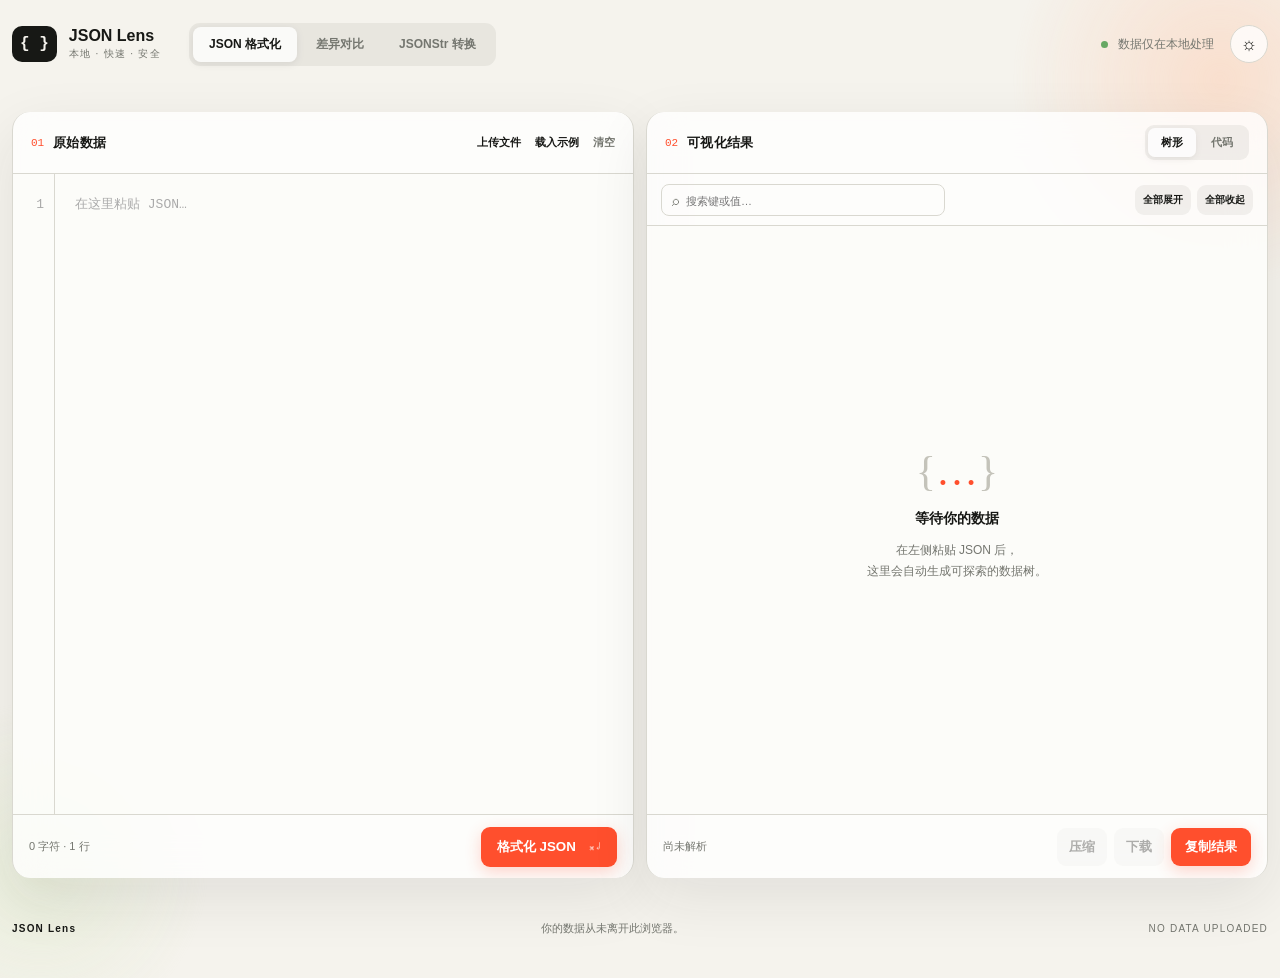
==== index.html @ b026c018 "Add JSONStr bidirectional converter" ====
<!doctype html>
<html lang="zh-CN">
<head>
  <meta charset="UTF-8">
  <meta name="viewport" content="width=device-width, initial-scale=1.0">
  <meta name="description" content="一个安全、快速、完全在浏览器本地运行的 JSON 格式化与可视化工具。">
  <meta name="color-scheme" content="dark light">
  <title>JSON Lens · JSON 格式化工具</title>
  <link rel="stylesheet" href="styles.css?v=20260717-1">
</head>
<body>
  <div class="ambient ambient-one"></div>
  <div class="ambient ambient-two"></div>
  <main class="app-shell">
    <header class="topbar">
      <div class="brand-zone">
        <a class="brand" href="#" aria-label="JSON Lens 首页">
          <span class="brand-mark">{ }</span>
          <span><b>JSON Lens</b><small>本地 · 快速 · 安全</small></span>
        </a>
        <nav class="mode-tabs" aria-label="工具切换">
          <button class="mode-tab active" data-mode="formatter" type="button">JSON 格式化</button>
          <button class="mode-tab" data-mode="diff" type="button">差异对比</button>
          <button class="mode-tab" data-mode="jsonstr" type="button">JSONStr 转换</button>
        </nav>
      </div>
      <div class="header-actions">
        <span class="privacy"><i></i> 数据仅在本地处理</span>
        <button class="icon-button" id="themeButton" type="button" title="切换主题" aria-label="切换主题">☼</button>
      </div>
    </header>

    <section class="workspace" id="dropZone" data-page="formatter">
      <div class="panel input-panel">
        <div class="panel-head">
          <div><span class="step">01</span><strong>原始数据</strong></div>
          <div class="sub-actions">
            <label class="text-button" for="fileInput">上传文件</label>
            <input id="fileInput" type="file" accept=".json,application/json" hidden>
            <button class="text-button" id="sampleButton" type="button">载入示例</button>
            <button class="text-button muted" id="clearButton" type="button">清空</button>
          </div>
        </div>
        <div class="editor-wrap">
          <div class="line-numbers" id="lineNumbers" aria-hidden="true">1</div>
          <div class="input-highlight" id="inputHighlight" aria-hidden="true"></div>
          <textarea id="jsonInput" wrap="off" spellcheck="false" autocomplete="off" aria-label="输入 JSON" placeholder="在这里粘贴 JSON…"></textarea>
          <div class="drop-hint"><span>↓</span> 松开即可读取 JSON 文件</div>
        </div>
        <div class="panel-foot">
          <span id="inputStats">0 字符 · 1 行</span>
          <button class="primary-button" id="formatButton" type="button">格式化 JSON <kbd>⌘ ↵</kbd></button>
        </div>
      </div>

      <div class="panel output-panel">
        <div class="panel-head output-head">
          <div><span class="step">02</span><strong>可视化结果</strong></div>
          <div class="view-tabs" role="tablist">
            <button class="view-tab active" data-view="tree" type="button">树形</button>
            <button class="view-tab" data-view="code" type="button">代码</button>
          </div>
        </div>
        <div class="output-toolbar">
          <label class="search-box">⌕<input id="searchInput" type="search" placeholder="搜索键或值…" aria-label="搜索键或值"></label>
          <div>
            <button class="tool-button" id="expandButton" type="button">全部展开</button>
            <button class="tool-button" id="collapseButton" type="button">全部收起</button>
          </div>
        </div>
        <div class="result-area" id="resultArea">
          <div class="empty-state" id="emptyState">
            <div class="empty-icon">{<span>…</span>}</div>
            <strong>等待你的数据</strong>
            <p>在左侧粘贴 JSON 后，<br>这里会自动生成可探索的数据树。</p>
          </div>
          <div id="treeView" class="tree-view" hidden></div>
          <pre id="codeView" class="code-view" hidden><code></code></pre>
          <div id="errorView" class="error-view" hidden></div>
        </div>
        <div class="panel-foot output-foot">
          <span id="outputStats">尚未解析</span>
          <div>
            <button class="secondary-button" id="minifyButton" type="button" disabled>压缩</button>
            <button class="secondary-button" id="downloadButton" type="button" disabled>下载</button>
            <button class="primary-button compact" id="copyButton" type="button" disabled>复制结果</button>
          </div>
        </div>
      </div>
    </section>

    <section class="diff-page" id="diffPage" hidden>
      <div class="diff-intro">
        <div><span class="step">JSON DIFF</span><strong>对比两个 JSON 的结构与数据差异</strong></div>
        <div class="sub-actions">
          <button class="text-button" id="diffSampleButton" type="button">载入示例</button>
          <button class="text-button" id="swapDiffButton" type="button">交换左右</button>
          <button class="text-button muted" id="clearDiffButton" type="button">清空</button>
        </div>
      </div>
      <div class="diff-input-grid">
        <div class="panel diff-input-panel">
          <div class="panel-head"><div><span class="step">A</span><strong>原始 JSON</strong></div><span class="side-label before-label">BEFORE</span></div>
          <div class="diff-editor-shell" id="diffLeftEditor">
            <pre class="diff-highlight" id="diffLeftHighlight" aria-hidden="true"></pre>
            <textarea class="diff-textarea" id="diffLeftInput" wrap="off" spellcheck="false" autocomplete="off" aria-label="原始 JSON" placeholder="粘贴第一个 JSON…"></textarea>
          </div>
          <div class="panel-foot"><span id="diffLeftStats">0 字符 · 等待输入</span></div>
        </div>
        <div class="panel diff-input-panel">
          <div class="panel-head"><div><span class="step">B</span><strong>目标 JSON</strong></div><span class="side-label after-label">AFTER</span></div>
          <div class="diff-editor-shell" id="diffRightEditor">
            <pre class="diff-highlight" id="diffRightHighlight" aria-hidden="true"></pre>
            <textarea class="diff-textarea" id="diffRightInput" wrap="off" spellcheck="false" autocomplete="off" aria-label="目标 JSON" placeholder="粘贴第二个 JSON…"></textarea>
          </div>
          <div class="panel-foot"><span id="diffRightStats">0 字符 · 等待输入</span></div>
        </div>
      </div>
      <div class="panel diff-result-panel">
        <div class="panel-head">
          <div><span class="step">Δ</span><strong>差异结果</strong></div>
          <div class="diff-summary" id="diffSummary" hidden>
            <span class="summary-added">+0 新增</span><span class="summary-removed">−0 删除</span><span class="summary-changed">0 修改</span>
          </div>
        </div>
        <div class="diff-result" id="diffResult">
          <div class="empty-state" id="diffEmptyState">
            <div class="empty-icon">A<span>≠</span>B</div>
            <strong>等待两个 JSON</strong>
            <p>在上方分别粘贴 JSON，<br>这里会自动按字段路径展示差异。</p>
          </div>
        </div>
        <div class="panel-foot"><span id="diffStatus">所有数据仅在当前浏览器中对比</span><button class="primary-button compact" id="compareButton" type="button">立即对比</button></div>
      </div>
    </section>

    <section class="jsonstr-page" id="jsonstrPage" hidden>
      <div class="diff-intro">
        <div><span class="step">JSON ⇄ JSONSTR</span><strong>JSON 与转义字符串双向转换</strong></div>
        <div class="sub-actions">
          <button class="text-button" id="jsonstrSampleButton" type="button">载入示例</button>
          <button class="text-button muted" id="clearJsonstrButton" type="button">清空</button>
        </div>
      </div>
      <div class="jsonstr-grid">
        <div class="panel jsonstr-panel">
          <div class="panel-head"><div><span class="step">JSON</span><strong>标准 JSON</strong></div><span class="side-label before-label">自动转义 →</span></div>
          <textarea class="jsonstr-textarea" id="jsonstrJsonInput" wrap="off" spellcheck="false" autocomplete="off" aria-label="标准 JSON" placeholder="在这里粘贴标准 JSON…"></textarea>
          <div class="panel-foot jsonstr-foot"><span id="jsonstrJsonStats">0 字符 · 等待输入</span><button class="secondary-button" id="copyJsonButton" type="button" disabled>复制 JSON</button></div>
        </div>
        <div class="panel jsonstr-panel">
          <div class="panel-head"><div><span class="step">JSONSTR</span><strong>JSON 字符串</strong></div><span class="side-label after-label">← 自动还原</span></div>
          <textarea class="jsonstr-textarea" id="jsonstrStringInput" wrap="off" spellcheck="false" autocomplete="off" aria-label="JSON 字符串" placeholder='在这里粘贴 JSONStr，例如 {\"id\":1}…'></textarea>
          <div class="panel-foot jsonstr-foot"><span id="jsonstrStringStats">0 字符 · 等待输入</span><button class="primary-button compact" id="copyJsonstrButton" type="button" disabled>复制 JSONStr</button></div>
        </div>
      </div>
      <div class="jsonstr-tip"><span>转换说明</span> 左侧输入会压缩 JSON 后再转义；右侧支持带外层引号或仅转义内容两种格式。所有转换仅在当前浏览器完成。</div>
    </section>

    <footer><span>JSON Lens</span><p>你的数据从未离开此浏览器。</p><span>NO DATA UPLOADED</span></footer>
  </main>
  <div class="toast" id="toast" role="status" aria-live="polite"></div>
  <script src="app.js?v=20260717-1"></script>
</body>
</html>
---- styles.css ----
:root{--bg:#f5f3ed;--panel:rgba(255,255,255,.78);--ink:#171815;--muted:#74766f;--line:#d9d8d0;--accent:#ff4f2d;--accent2:#e33d1d;--code:#242622;--shadow:0 20px 60px rgba(34,38,31,.09)}
*{box-sizing:border-box}[hidden]{display:none!important}html{scroll-behavior:smooth}body{margin:0;background:var(--bg);color:var(--ink);font-family:Inter,ui-sans-serif,-apple-system,BlinkMacSystemFont,"Segoe UI",sans-serif;min-height:100vh;transition:background .25s,color .25s}.ambient{position:fixed;border-radius:50%;filter:blur(3px);pointer-events:none;opacity:.45}.ambient-one{width:420px;height:420px;background:radial-gradient(circle,#ffc7a8,transparent 70%);right:-150px;top:-130px}.ambient-two{width:340px;height:340px;background:radial-gradient(circle,#dbe8c5,transparent 70%);left:-130px;bottom:-140px}.app-shell{width:min(1440px,calc(100% - 48px));margin:auto;position:relative}.topbar{height:88px;display:flex;align-items:center;justify-content:space-between;border-bottom:1px solid var(--line)}.brand{display:flex;align-items:center;gap:12px;color:inherit;text-decoration:none}.brand-mark{font-family:ui-monospace,SFMono-Regular,Menlo,monospace;background:var(--ink);color:var(--bg);padding:9px 8px;border-radius:10px;font-weight:700}.brand b,.brand small{display:block}.brand b{font-size:16px}.brand small{font-size:10px;letter-spacing:.13em;color:var(--muted);margin-top:2px}.header-actions{display:flex;align-items:center;gap:16px}.privacy{font-size:12px;color:var(--muted)}.privacy i{display:inline-block;width:7px;height:7px;background:#67a864;border-radius:50%;margin-right:7px}.icon-button{width:38px;height:38px;border:1px solid var(--line);background:var(--panel);border-radius:50%;font-size:18px;color:inherit;cursor:pointer}.hero{padding:58px 2px 46px;display:grid;grid-template-columns:1fr 1fr;align-items:end}.hero .eyebrow{grid-column:1/-1;color:var(--accent);font-size:11px;letter-spacing:.2em;font-weight:800}.hero h1{font-family:Georgia,"Times New Roman",serif;font-size:clamp(48px,6vw,82px);line-height:.92;letter-spacing:-.055em;margin:20px 0 0;font-weight:500}.hero h1 em{color:var(--accent);font-weight:500}.hero>p:last-child{max-width:440px;justify-self:end;color:var(--muted);line-height:1.8;font-size:15px;margin:0 0 6px}.workspace{display:grid;grid-template-columns:1fr 1fr;gap:18px}.panel{background:var(--panel);border:1px solid var(--line);border-radius:18px;box-shadow:var(--shadow);overflow:hidden;backdrop-filter:blur(18px);min-width:0}.panel-head{height:62px;padding:0 18px;display:flex;align-items:center;justify-content:space-between;border-bottom:1px solid var(--line)}.panel-head>div{display:flex;align-items:center;gap:9px}.step{font-family:ui-monospace,SFMono-Regular,Menlo,monospace;color:var(--accent);font-size:11px}.panel-head strong{font-size:13px;letter-spacing:.02em}.sub-actions{gap:14px!important}.text-button{border:0;background:none;color:var(--ink);font-size:11px;font-weight:700;cursor:pointer;padding:4px 0}.text-button.muted{color:var(--muted)}.editor-wrap{height:480px;position:relative;display:grid;grid-template-columns:42px 1fr;background:rgba(250,250,247,.48)}.line-numbers{padding:20px 10px;text-align:right;border-right:1px solid var(--line);font:12px/1.65 ui-monospace,SFMono-Regular,Menlo,monospace;color:#aaa;white-space:pre;overflow:hidden;user-select:none}textarea{border:0;resize:none;padding:20px;background:transparent;color:var(--ink);outline:0;font:13px/1.65 ui-monospace,SFMono-Regular,Menlo,monospace;width:100%}textarea::placeholder{color:#aaa}.drop-hint{position:absolute;inset:15px;border:2px dashed var(--accent);background:rgba(255,249,244,.94);border-radius:12px;display:none;place-items:center;text-align:center;color:var(--accent);font-size:14px;font-weight:700}.drop-hint span{font-size:26px;display:block}.workspace.dragging .drop-hint{display:grid}.panel-foot{min-height:64px;padding:10px 16px;border-top:1px solid var(--line);display:flex;align-items:center;justify-content:space-between;color:var(--muted);font-size:11px}.primary-button,.secondary-button,.tool-button{border:0;border-radius:9px;padding:11px 16px;font-weight:750;cursor:pointer}.primary-button{background:var(--accent);color:white;box-shadow:0 5px 16px rgba(255,79,45,.24)}.primary-button:hover{background:var(--accent2)}.primary-button kbd{margin-left:9px;font:10px ui-monospace;color:#ffd8cf}.primary-button.compact{padding:10px 14px}.secondary-button,.tool-button{background:rgba(125,125,115,.1);color:var(--ink);padding:9px 12px}.secondary-button:disabled{opacity:.35;cursor:not-allowed}.view-tabs{background:rgba(120,120,110,.1);padding:3px;border-radius:9px;gap:2px!important}.view-tab{border:0;background:transparent;color:var(--muted);font-size:11px;font-weight:700;padding:7px 13px;border-radius:7px;cursor:pointer}.view-tab.active{background:var(--panel);color:var(--ink);box-shadow:0 2px 7px rgba(0,0,0,.07)}.output-toolbar{height:52px;padding:8px 14px;border-bottom:1px solid var(--line);display:flex;align-items:center;justify-content:space-between}.output-toolbar>div{display:flex;gap:6px}.search-box{border:1px solid var(--line);border-radius:8px;padding:7px 10px;color:var(--muted);width:48%;font-size:14px}.search-box input{background:transparent;border:0;outline:0;color:var(--ink);font-size:11px;width:calc(100% - 20px);margin-left:5px}.tool-button{font-size:10px;padding:8px}.result-area{height:428px;overflow:auto;position:relative;background:rgba(250,250,247,.48)}.empty-state{height:100%;display:grid;place-content:center;text-align:center;color:var(--muted)}.empty-state strong{color:var(--ink);font-size:14px}.empty-state p{font-size:12px;line-height:1.7}.empty-icon{font:42px Georgia;color:#c4c3ba;margin-bottom:15px}.empty-icon span{color:var(--accent)}.tree-view{padding:18px;font:12px/1.8 ui-monospace,SFMono-Regular,Menlo,monospace;min-width:max-content}.tree-node{padding-left:19px}.tree-row{display:flex;align-items:center;min-height:22px;border-radius:4px;padding-right:5px}.tree-row.match{background:rgba(255,191,49,.2)}.toggle{width:18px;border:0;background:transparent;color:var(--muted);cursor:pointer;padding:0;font-size:11px}.toggle.placeholder{visibility:hidden}.key{color:#b13d25}.string{color:#27815c}.number{color:#2e61c6}.boolean{color:#8a4ab0}.null{color:#8a8b86;font-style:italic}.meta{color:#9a9b95;margin-left:7px}.children.collapsed{display:none}.code-view{margin:0;padding:20px;min-height:100%;color:var(--ink);font:12px/1.7 ui-monospace,SFMono-Regular,Menlo,monospace;white-space:pre}.error-view{margin:22px;padding:18px;border:1px solid rgba(220,62,40,.28);background:rgba(220,62,40,.07);border-radius:10px;color:#b43320;font:12px/1.7 ui-monospace}.error-view strong{display:block;font-family:inherit;margin-bottom:5px}.output-foot>div{display:flex;gap:7px}footer{height:100px;display:flex;align-items:center;justify-content:space-between;color:var(--muted);font-size:10px;letter-spacing:.12em}footer p{letter-spacing:0;font-size:11px}footer span:first-child{color:var(--ink);font-weight:800}.toast{position:fixed;left:50%;bottom:28px;transform:translate(-50%,30px);opacity:0;background:var(--ink);color:var(--bg);padding:10px 16px;border-radius:9px;font-size:12px;transition:.2s;pointer-events:none}.toast.show{opacity:1;transform:translate(-50%,0)}
body.dark{--bg:#171916;--panel:rgba(34,36,32,.86);--ink:#edeee8;--muted:#989b92;--line:#3a3d36;--code:#e8eae2;--shadow:0 20px 60px rgba(0,0,0,.22)}body.dark .editor-wrap,body.dark .result-area{background:rgba(12,14,11,.18)}body.dark .drop-hint{background:rgba(39,32,27,.95)}
.topbar{margin-bottom:24px;border-bottom:none!important}
.app-shell{width:min(1680px,calc(100% - 24px))}
.workspace{gap:12px}
.panel{border-top:none!important;border-bottom:none!important;outline:none}
.editor-wrap{height:clamp(520px,calc(100vh - 260px),720px)}
.result-area{height:calc(clamp(520px,calc(100vh - 260px),720px) - 52px)}
.brand-zone{display:flex;align-items:center;gap:28px}.mode-tabs{display:flex;align-items:center;gap:3px;padding:4px;background:rgba(120,120,110,.1);border-radius:11px}.mode-tab{border:0;background:transparent;color:var(--muted);padding:9px 16px;border-radius:8px;font-size:12px;font-weight:750;cursor:pointer;transition:.18s}.mode-tab:hover{color:var(--ink)}.mode-tab.active{background:var(--panel);color:var(--ink);box-shadow:0 2px 9px rgba(0,0,0,.08)}.diff-page{display:grid;gap:12px}.diff-intro{min-height:48px;padding:0 4px;display:flex;align-items:center;justify-content:space-between}.diff-intro>div{display:flex;align-items:center;gap:10px}.diff-intro strong{font-size:13px}.diff-input-grid{display:grid;grid-template-columns:1fr 1fr;gap:12px}.diff-input-panel{box-shadow:0 12px 38px rgba(34,38,31,.07)}.side-label{font:700 9px ui-monospace,SFMono-Regular,Menlo,monospace;letter-spacing:.14em;padding:5px 8px;border-radius:6px}.before-label{background:rgba(208,68,48,.09);color:#b94836}.after-label{background:rgba(39,129,92,.1);color:#27815c}.diff-textarea{display:block;height:clamp(300px,36vh,430px);padding:20px;min-height:260px;border-bottom:1px solid var(--line)}.diff-input-panel .panel-foot{min-height:48px}.diff-input-panel .panel-foot .invalid{color:#c9432d}.diff-input-panel .panel-foot .valid{color:#27815c}.diff-result-panel{margin-bottom:4px}.diff-summary{display:flex;gap:7px!important}.diff-summary span{font-size:10px;font-weight:750;padding:6px 9px;border-radius:7px}.summary-added{color:#227a54;background:rgba(39,129,92,.1)}.summary-removed{color:#b94836;background:rgba(208,68,48,.09)}.summary-changed{color:#a16a0c;background:rgba(223,154,38,.12)}.diff-result{min-height:280px;max-height:520px;overflow:auto;background:rgba(250,250,247,.48);padding:14px}.diff-result>.empty-state{min-height:250px}.diff-list{display:grid;gap:9px}.diff-item{border:1px solid var(--line);border-left:3px solid var(--line);border-radius:10px;background:var(--panel);overflow:hidden}.diff-item.added{border-left-color:#3a9a70}.diff-item.removed{border-left-color:#d45c49}.diff-item.changed{border-left-color:#d99b32}.diff-item-head{min-height:42px;padding:8px 12px;display:flex;align-items:center;gap:9px;border-bottom:1px solid var(--line)}.diff-badge{font-size:9px;font-weight:800;padding:4px 7px;border-radius:5px}.added .diff-badge{color:#227a54;background:rgba(39,129,92,.1)}.removed .diff-badge{color:#b94836;background:rgba(208,68,48,.09)}.changed .diff-badge{color:#a16a0c;background:rgba(223,154,38,.12)}.diff-path{font:12px ui-monospace,SFMono-Regular,Menlo,monospace;color:var(--ink);word-break:break-all}.diff-values{display:grid;grid-template-columns:1fr 1fr}.diff-value{min-width:0;padding:11px 13px}.diff-value+ .diff-value{border-left:1px solid var(--line)}.diff-value small{display:block;color:var(--muted);font-size:9px;letter-spacing:.1em;margin-bottom:6px}.diff-value pre{margin:0;white-space:pre-wrap;word-break:break-word;font:11px/1.55 ui-monospace,SFMono-Regular,Menlo,monospace;color:var(--ink)}.diff-missing{color:var(--muted)!important;font-style:italic}.diff-equal{min-height:250px;display:grid;place-content:center;text-align:center}.diff-equal-icon{width:52px;height:52px;display:grid;place-items:center;margin:0 auto 14px;border-radius:50%;background:rgba(39,129,92,.1);color:#27815c;font-size:24px}.diff-equal strong{font-size:14px}.diff-equal p{color:var(--muted);font-size:11px}.diff-error{margin:8px;padding:16px;border:1px solid rgba(208,68,48,.2);border-radius:9px;background:rgba(208,68,48,.07);color:#b94836;font-size:12px}body.dark .diff-result{background:rgba(12,14,11,.18)}
@media(max-width:900px){.app-shell{width:min(100% - 24px,720px)}.hero{grid-template-columns:1fr;padding-top:35px}.hero>p:last-child{justify-self:start;margin-top:25px}.workspace{grid-template-columns:1fr}.editor-wrap{height:380px}.result-area{height:380px}.privacy{display:none}}
@media(max-width:560px){.topbar{height:72px}.hero h1{font-size:48px}.hero{padding-bottom:32px}.panel-head{padding:0 12px}.sub-actions{gap:9px!important}.output-toolbar{height:auto;gap:8px;align-items:stretch;flex-direction:column}.search-box{width:100%}.output-toolbar>div{justify-content:flex-end}.result-area{height:360px}.panel-foot{align-items:flex-start;gap:10px;flex-direction:column}.panel-foot .primary-button{width:100%}.output-foot>div{width:100%}.output-foot button{flex:1}footer p{display:none}}
@media(max-width:900px){.brand-zone{gap:12px}.brand span:last-child{display:none}.mode-tab{padding:8px 11px}.diff-input-grid{grid-template-columns:1fr}.diff-textarea{height:300px}.diff-result{max-height:none}}
@media(max-width:560px){.topbar{align-items:center}.brand-mark{display:none}.brand-zone{width:100%}.mode-tabs{width:100%}.mode-tab{flex:1;padding:9px 6px}.header-actions{margin-left:8px}.diff-intro{align-items:flex-start;gap:10px;flex-direction:column;padding-bottom:8px}.diff-values{grid-template-columns:1fr}.diff-value+ .diff-value{border-left:0;border-top:1px solid var(--line)}.diff-summary span{padding:5px;font-size:9px}}
.diff-editor-shell{position:relative;height:clamp(440px,calc(100vh - 280px),900px);min-height:440px;border-bottom:1px solid var(--line);overflow:hidden}.diff-highlight,.diff-editor-shell .diff-textarea{position:absolute;inset:0;width:100%;height:100%;margin:0;padding:20px;border:0;white-space:pre;overflow:auto;font:650 14px/1.65 ui-monospace,SFMono-Regular,Menlo,monospace;tab-size:2}.diff-highlight{z-index:1;pointer-events:none;color:var(--ink);background:rgba(250,250,247,.48)}.diff-editor-shell .diff-textarea{z-index:2;resize:none;background:transparent;color:transparent;caret-color:var(--ink);outline:0}.diff-editor-shell .diff-textarea::selection{background:rgba(66,112,208,.2);color:transparent}.diff-editor-shell .diff-textarea::placeholder{color:#aaa}.json-code-line{display:block;min-width:100%;min-height:1.65em;padding:0 6px;margin:0 -6px;border-left:3px solid transparent}.json-code-line.diff-changed{color:#c85e12;background:rgba(240,122,36,.14);border-left-color:#f07a24}.json-code-line.diff-added{background:rgba(39,129,92,.13);border-left-color:#3a9a70}.json-code-line.diff-removed{background:rgba(208,68,48,.12);border-left-color:#d45c49}.json-key{color:#ad3f2a}.json-string{color:#247957}.json-number{color:#2c5fc0}.json-boolean,.json-null{color:#8344aa}.diff-item.changed{border-left-color:#f07a24}.changed .diff-badge{color:#c85e12;background:rgba(240,122,36,.14)}.summary-changed{color:#c85e12;background:rgba(240,122,36,.14)}.diff-path{font-size:13px;font-weight:800}.diff-value small{font-size:10px;font-weight:750}.diff-value pre{font-size:12px;font-weight:650}.diff-item-head{font-weight:700}
body.dark .diff-highlight{background:rgba(12,14,11,.18)}body.dark .json-code-line.diff-changed{color:#ff9b59;background:rgba(240,122,36,.18)}
@media(max-width:900px){.diff-editor-shell{height:clamp(420px,calc(100vh - 230px),720px);min-height:420px}}

/* Keep logical JSON lines and gutter numbers on the same vertical rhythm. */
.line-numbers,
#jsonInput {
  font-family: ui-monospace, SFMono-Regular, Menlo, monospace;
  font-size: 13px;
  line-height: 21px;
}

.input-highlight,
#jsonInput {
  grid-column: 2;
  grid-row: 1;
  width: 100%;
  height: 100%;
  margin: 0;
  padding: 20px;
  white-space: pre;
  overflow: auto;
  tab-size: 2;
}
.input-highlight {
  z-index: 1;
  pointer-events: none;
  overflow: hidden;
  color: var(--ink);
  background: transparent;
  font: 13px/21px ui-monospace, SFMono-Regular, Menlo, monospace;
}
#jsonInput {
  z-index: 2;
  color: transparent;
  caret-color: var(--ink);
}
#jsonInput::selection {
  color: transparent;
  background: rgba(66,112,208,.2);
}
.matched-bracket {
  color: #ef3f2f;
  font-weight: 900;
  background: rgba(239,63,47,.14);
  border-radius: 2px;
}
.drop-hint { z-index: 4; }
.diff-highlight{overflow:hidden}

.jsonstr-page{display:grid;gap:12px}.jsonstr-grid{display:grid;grid-template-columns:1fr 1fr;gap:12px}.jsonstr-panel{box-shadow:0 12px 38px rgba(34,38,31,.07)}.jsonstr-textarea{display:block;height:clamp(520px,calc(100vh - 280px),820px);min-height:440px;padding:22px;font:650 14px/1.65 ui-monospace,SFMono-Regular,Menlo,monospace;white-space:pre;overflow:auto;border:0;border-bottom:1px solid var(--line);background:rgba(250,250,247,.48);tab-size:2}.jsonstr-foot{min-height:54px}.jsonstr-foot span.valid{color:#27815c}.jsonstr-foot span.invalid{color:#d04932;font-weight:750}.jsonstr-tip{padding:12px 16px;border:1px solid var(--line);border-radius:11px;color:var(--muted);font-size:11px;line-height:1.7;background:rgba(255,255,255,.34)}.jsonstr-tip span{color:var(--accent);font-weight:800;margin-right:10px}body.dark .jsonstr-textarea{background:rgba(12,14,11,.18)}
@media(max-width:900px){.jsonstr-grid{grid-template-columns:1fr}.jsonstr-textarea{height:360px;min-height:320px}}
@media(max-width:560px){.jsonstr-foot{flex-direction:row;align-items:center}.jsonstr-foot button{width:auto}}
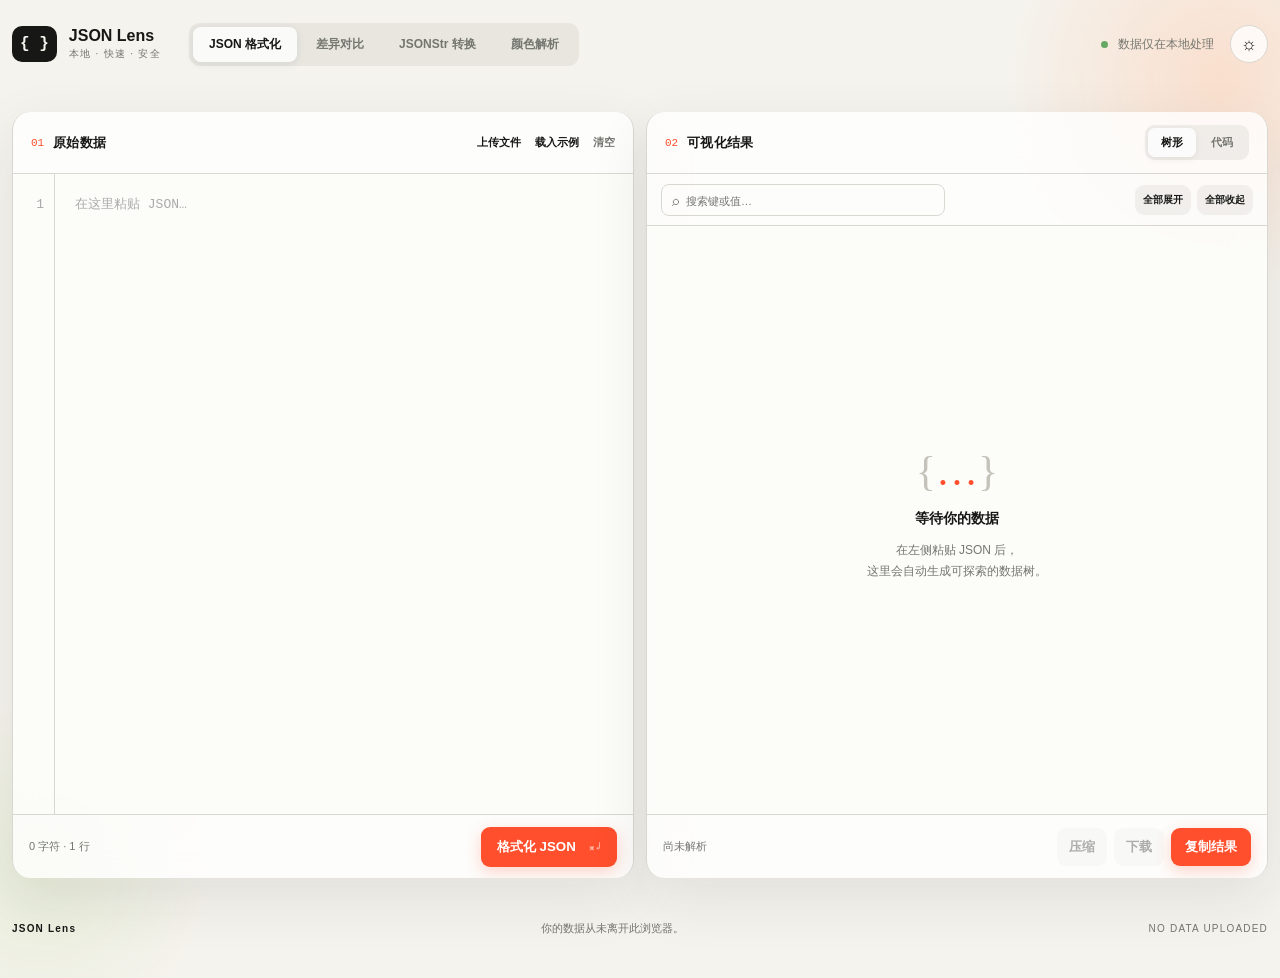
==== commit 62c6cff7: "Add RGBA and HEX color converter" ====
--- a/index.html
+++ b/index.html
@@ -6,7 +6,7 @@
   <meta name="description" content="一个安全、快速、完全在浏览器本地运行的 JSON 格式化与可视化工具。">
   <meta name="color-scheme" content="dark light">
   <title>JSON Lens · JSON 格式化工具</title>
-  <link rel="stylesheet" href="styles.css?v=20260717-1">
+  <link rel="stylesheet" href="styles.css?v=20260717-2">
 </head>
 <body>
   <div class="ambient ambient-one"></div>
@@ -22,6 +22,7 @@
           <button class="mode-tab active" data-mode="formatter" type="button">JSON 格式化</button>
           <button class="mode-tab" data-mode="diff" type="button">差异对比</button>
           <button class="mode-tab" data-mode="jsonstr" type="button">JSONStr 转换</button>
+          <button class="mode-tab" data-mode="color" type="button">颜色解析</button>
         </nav>
       </div>
       <div class="header-actions">
@@ -157,9 +158,43 @@
       <div class="jsonstr-tip"><span>转换说明</span> 左侧输入会压缩 JSON 后再转义；右侧支持带外层引号或仅转义内容两种格式。所有转换仅在当前浏览器完成。</div>
     </section>
 
+    <section class="color-page" id="colorPage" hidden>
+      <div class="diff-intro">
+        <div><span class="step">COLOR LAB</span><strong>RGBA 与 HEX 实时互转</strong></div>
+        <div class="sub-actions">
+          <button class="text-button" id="colorSampleButton" type="button">示例颜色</button>
+          <button class="text-button" id="randomColorButton" type="button">随机颜色</button>
+        </div>
+      </div>
+      <div class="color-tool-grid">
+        <div class="panel color-preview-panel">
+          <div class="panel-head"><div><span class="step">PREVIEW</span><strong>颜色预览</strong></div><label class="native-color-label">拾色器 <input id="nativeColorPicker" type="color" value="#ff4f2d" aria-label="系统拾色器"></label></div>
+          <div class="color-preview-body">
+            <div class="color-checker"><div class="color-swatch" id="colorSwatch"></div></div>
+            <div class="color-preview-values"><strong id="colorPreviewHex">#FF4F2D</strong><code id="colorPreviewRgba">rgba(255, 79, 45, 1)</code></div>
+          </div>
+          <div class="panel-foot"><span id="colorStatus" class="valid">颜色有效 · 不透明</span></div>
+        </div>
+        <div class="panel color-control-panel">
+          <div class="panel-head"><div><span class="step">CONVERT</span><strong>颜色值转换</strong></div><span class="side-label after-label">实时同步</span></div>
+          <div class="color-controls">
+            <label class="color-value-field"><span>HEX</span><div><input id="hexColorInput" type="text" value="#FF4F2D" spellcheck="false" autocomplete="off" aria-label="HEX 颜色值"><button class="tool-button" id="copyHexButton" type="button">复制</button></div><small>支持 #RGB、#RGBA、#RRGGBB、#RRGGBBAA</small></label>
+            <label class="color-value-field"><span>RGBA</span><div><input id="rgbaColorInput" type="text" value="rgba(255, 79, 45, 1)" spellcheck="false" autocomplete="off" aria-label="RGBA 颜色值"><button class="tool-button" id="copyRgbaButton" type="button">复制</button></div><small>透明度支持 0–1 或百分比</small></label>
+            <div class="channel-controls">
+              <label><span>R <b id="redValue">255</b></span><input class="color-channel" id="redChannel" type="range" min="0" max="255" value="255"></label>
+              <label><span>G <b id="greenValue">79</b></span><input class="color-channel" id="greenChannel" type="range" min="0" max="255" value="79"></label>
+              <label><span>B <b id="blueValue">45</b></span><input class="color-channel" id="blueChannel" type="range" min="0" max="255" value="45"></label>
+              <label><span>A <b id="alphaValue">100%</b></span><input class="color-channel alpha-channel" id="alphaChannel" type="range" min="0" max="100" value="100"></label>
+            </div>
+          </div>
+          <div class="panel-foot"><span>8 位 HEX 使用 RRGGBBAA 顺序</span></div>
+        </div>
+      </div>
+    </section>
+
     <footer><span>JSON Lens</span><p>你的数据从未离开此浏览器。</p><span>NO DATA UPLOADED</span></footer>
   </main>
   <div class="toast" id="toast" role="status" aria-live="polite"></div>
-  <script src="app.js?v=20260717-1"></script>
+  <script src="app.js?v=20260717-2"></script>
 </body>
 </html>
--- a/styles.css
+++ b/styles.css
@@ -65,3 +65,7 @@
 .jsonstr-page{display:grid;gap:12px}.jsonstr-grid{display:grid;grid-template-columns:1fr 1fr;gap:12px}.jsonstr-panel{box-shadow:0 12px 38px rgba(34,38,31,.07)}.jsonstr-textarea{display:block;height:clamp(520px,calc(100vh - 280px),820px);min-height:440px;padding:22px;font:650 14px/1.65 ui-monospace,SFMono-Regular,Menlo,monospace;white-space:pre;overflow:auto;border:0;border-bottom:1px solid var(--line);background:rgba(250,250,247,.48);tab-size:2}.jsonstr-foot{min-height:54px}.jsonstr-foot span.valid{color:#27815c}.jsonstr-foot span.invalid{color:#d04932;font-weight:750}.jsonstr-tip{padding:12px 16px;border:1px solid var(--line);border-radius:11px;color:var(--muted);font-size:11px;line-height:1.7;background:rgba(255,255,255,.34)}.jsonstr-tip span{color:var(--accent);font-weight:800;margin-right:10px}body.dark .jsonstr-textarea{background:rgba(12,14,11,.18)}
 @media(max-width:900px){.jsonstr-grid{grid-template-columns:1fr}.jsonstr-textarea{height:360px;min-height:320px}}
 @media(max-width:560px){.jsonstr-foot{flex-direction:row;align-items:center}.jsonstr-foot button{width:auto}}
+
+.color-page{display:grid;gap:12px}.color-tool-grid{display:grid;grid-template-columns:minmax(320px,.88fr) minmax(420px,1.12fr);gap:12px}.color-preview-panel,.color-control-panel{box-shadow:0 12px 38px rgba(34,38,31,.07)}.native-color-label{display:flex;align-items:center;gap:9px;color:var(--muted);font-size:10px;font-weight:750}.native-color-label input{width:38px;height:30px;border:0;padding:0;background:transparent;cursor:pointer}.color-preview-body{padding:22px}.color-checker{height:clamp(320px,calc(100vh - 390px),520px);min-height:280px;border-radius:15px;overflow:hidden;background-color:#fff;background-image:linear-gradient(45deg,#d8d8d3 25%,transparent 25%),linear-gradient(-45deg,#d8d8d3 25%,transparent 25%),linear-gradient(45deg,transparent 75%,#d8d8d3 75%),linear-gradient(-45deg,transparent 75%,#d8d8d3 75%);background-size:24px 24px;background-position:0 0,0 12px,12px -12px,-12px 0}.color-swatch{width:100%;height:100%;transition:background .16s}.color-preview-values{display:flex;align-items:center;justify-content:space-between;gap:14px;padding:20px 2px 0}.color-preview-values strong{font:850 24px ui-monospace,SFMono-Regular,Menlo,monospace;letter-spacing:-.03em}.color-preview-values code{color:var(--muted);font:650 12px ui-monospace,SFMono-Regular,Menlo,monospace}.color-controls{padding:24px;display:grid;gap:24px}.color-value-field{display:grid;gap:8px}.color-value-field>span{color:var(--accent);font:800 10px ui-monospace,SFMono-Regular,Menlo,monospace;letter-spacing:.14em}.color-value-field>div{display:grid;grid-template-columns:1fr auto;gap:8px}.color-value-field input{width:100%;height:48px;border:1px solid var(--line);border-radius:10px;background:rgba(255,255,255,.45);color:var(--ink);outline:0;padding:0 14px;font:750 14px ui-monospace,SFMono-Regular,Menlo,monospace}.color-value-field input:focus{border-color:var(--accent);box-shadow:0 0 0 3px rgba(255,79,45,.1)}.color-value-field small{color:var(--muted);font-size:10px}.channel-controls{display:grid;gap:18px;padding-top:6px}.channel-controls label{display:grid;gap:8px}.channel-controls span{display:flex;justify-content:space-between;font:750 11px ui-monospace,SFMono-Regular,Menlo,monospace;color:var(--muted)}.channel-controls b{color:var(--ink)}.color-channel{width:100%;height:7px;padding:0;accent-color:var(--accent);cursor:pointer}.color-preview-panel .panel-foot span.valid{color:#27815c}.color-preview-panel .panel-foot span.invalid{color:#d04932;font-weight:750}body.dark .color-value-field input{background:rgba(12,14,11,.28)}
+@media(max-width:900px){.color-tool-grid{grid-template-columns:1fr}.color-checker{height:340px}.color-preview-values{align-items:flex-start;flex-direction:column}}
+@media(max-width:560px){.color-preview-body,.color-controls{padding:16px}.color-checker{height:260px;min-height:240px}.color-preview-values strong{font-size:20px}.color-preview-values code{font-size:11px}.mode-tab{font-size:11px;padding:8px 7px}}
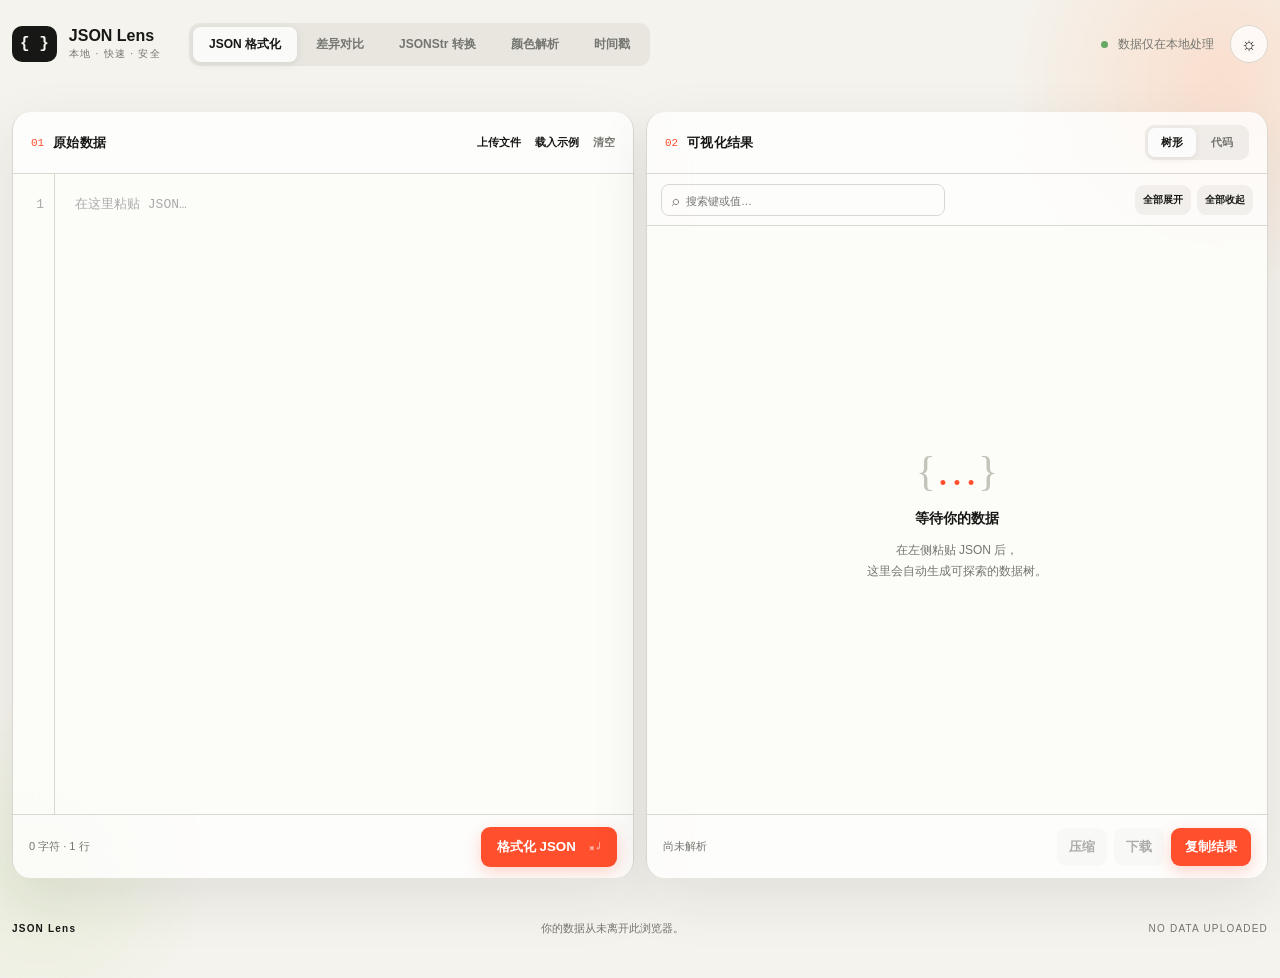
==== commit 01de5edf: "Add timestamp conversion tool" ====
--- a/index.html
+++ b/index.html
@@ -6,7 +6,7 @@
   <meta name="description" content="一个安全、快速、完全在浏览器本地运行的 JSON 格式化与可视化工具。">
   <meta name="color-scheme" content="dark light">
   <title>JSON Lens · JSON 格式化工具</title>
-  <link rel="stylesheet" href="styles.css?v=20260717-2">
+  <link rel="stylesheet" href="styles.css?v=20260717-3">
 </head>
 <body>
   <div class="ambient ambient-one"></div>
@@ -23,6 +23,7 @@
           <button class="mode-tab" data-mode="diff" type="button">差异对比</button>
           <button class="mode-tab" data-mode="jsonstr" type="button">JSONStr 转换</button>
           <button class="mode-tab" data-mode="color" type="button">颜色解析</button>
+          <button class="mode-tab" data-mode="timestamp" type="button">时间戳</button>
         </nav>
       </div>
       <div class="header-actions">
@@ -192,9 +193,52 @@
       </div>
     </section>
 
+    <section class="timestamp-page" id="timestampPage" hidden>
+      <div class="diff-intro">
+        <div><span class="step">TIME LAB</span><strong>时间戳与日期时间实时互转</strong></div>
+        <div class="sub-actions">
+          <button class="text-button" id="timestampNowButton" type="button">使用当前时间</button>
+        </div>
+      </div>
+      <div class="timestamp-now panel">
+        <div><span>当前时间</span><strong id="currentTimeText">--</strong><small id="timezoneText">--</small></div>
+        <div class="timestamp-now-values">
+          <button type="button" id="copyCurrentSeconds"><span>秒</span><b id="currentSeconds">--</b></button>
+          <button type="button" id="copyCurrentMilliseconds"><span>毫秒</span><b id="currentMilliseconds">--</b></button>
+        </div>
+      </div>
+      <div class="timestamp-grid">
+        <div class="panel timestamp-panel">
+          <div class="panel-head"><div><span class="step">TIMESTAMP</span><strong>时间戳转日期</strong></div><span class="side-label after-label">自动识别单位</span></div>
+          <div class="timestamp-controls">
+            <label class="timestamp-field"><span>时间戳</span><input id="timestampInput" type="text" inputmode="numeric" value="" placeholder="例如 1752739200 或 1752739200000" autocomplete="off"></label>
+            <label class="timestamp-field compact"><span>输入单位</span><select id="timestampUnit"><option value="auto">自动识别</option><option value="seconds">秒</option><option value="milliseconds">毫秒</option></select></label>
+            <div class="timestamp-result">
+              <div><span>本地时间</span><strong id="timestampLocalResult">--</strong></div>
+              <div><span>ISO 8601</span><code id="timestampIsoResult">--</code></div>
+              <div><span>星期</span><strong id="timestampWeekdayResult">--</strong></div>
+            </div>
+          </div>
+          <div class="panel-foot"><span id="timestampStatus" class="valid">等待输入时间戳</span><button class="tool-button" id="copyTimestampDateButton" type="button" disabled>复制日期</button></div>
+        </div>
+        <div class="panel timestamp-panel">
+          <div class="panel-head"><div><span class="step">DATE TIME</span><strong>日期时间转时间戳</strong></div><span class="side-label before-label">本地时区</span></div>
+          <div class="timestamp-controls">
+            <label class="timestamp-field"><span>本地日期时间</span><input id="datetimeInput" type="datetime-local" step="1"></label>
+            <div class="timestamp-result timestamp-number-result">
+              <button type="button" id="copySecondsButton"><span>秒时间戳</span><strong id="secondsResult">--</strong></button>
+              <button type="button" id="copyMillisecondsButton"><span>毫秒时间戳</span><strong id="millisecondsResult">--</strong></button>
+            </div>
+          </div>
+          <div class="panel-foot"><span id="datetimeStatus" class="valid">选择日期时间后自动转换</span><span>点击结果即可复制</span></div>
+        </div>
+      </div>
+      <div class="jsonstr-tip"><span>转换说明</span> 日期时间按当前浏览器的本地时区解析；秒级和毫秒级时间戳均可自动识别，转换过程完全在本地完成。</div>
+    </section>
+
     <footer><span>JSON Lens</span><p>你的数据从未离开此浏览器。</p><span>NO DATA UPLOADED</span></footer>
   </main>
   <div class="toast" id="toast" role="status" aria-live="polite"></div>
-  <script src="app.js?v=20260717-2"></script>
+  <script src="app.js?v=20260717-3"></script>
 </body>
 </html>
--- a/styles.css
+++ b/styles.css
@@ -69,3 +69,7 @@
 .color-page{display:grid;gap:12px}.color-tool-grid{display:grid;grid-template-columns:minmax(320px,.88fr) minmax(420px,1.12fr);gap:12px}.color-preview-panel,.color-control-panel{box-shadow:0 12px 38px rgba(34,38,31,.07)}.native-color-label{display:flex;align-items:center;gap:9px;color:var(--muted);font-size:10px;font-weight:750}.native-color-label input{width:38px;height:30px;border:0;padding:0;background:transparent;cursor:pointer}.color-preview-body{padding:22px}.color-checker{height:clamp(320px,calc(100vh - 390px),520px);min-height:280px;border-radius:15px;overflow:hidden;background-color:#fff;background-image:linear-gradient(45deg,#d8d8d3 25%,transparent 25%),linear-gradient(-45deg,#d8d8d3 25%,transparent 25%),linear-gradient(45deg,transparent 75%,#d8d8d3 75%),linear-gradient(-45deg,transparent 75%,#d8d8d3 75%);background-size:24px 24px;background-position:0 0,0 12px,12px -12px,-12px 0}.color-swatch{width:100%;height:100%;transition:background .16s}.color-preview-values{display:flex;align-items:center;justify-content:space-between;gap:14px;padding:20px 2px 0}.color-preview-values strong{font:850 24px ui-monospace,SFMono-Regular,Menlo,monospace;letter-spacing:-.03em}.color-preview-values code{color:var(--muted);font:650 12px ui-monospace,SFMono-Regular,Menlo,monospace}.color-controls{padding:24px;display:grid;gap:24px}.color-value-field{display:grid;gap:8px}.color-value-field>span{color:var(--accent);font:800 10px ui-monospace,SFMono-Regular,Menlo,monospace;letter-spacing:.14em}.color-value-field>div{display:grid;grid-template-columns:1fr auto;gap:8px}.color-value-field input{width:100%;height:48px;border:1px solid var(--line);border-radius:10px;background:rgba(255,255,255,.45);color:var(--ink);outline:0;padding:0 14px;font:750 14px ui-monospace,SFMono-Regular,Menlo,monospace}.color-value-field input:focus{border-color:var(--accent);box-shadow:0 0 0 3px rgba(255,79,45,.1)}.color-value-field small{color:var(--muted);font-size:10px}.channel-controls{display:grid;gap:18px;padding-top:6px}.channel-controls label{display:grid;gap:8px}.channel-controls span{display:flex;justify-content:space-between;font:750 11px ui-monospace,SFMono-Regular,Menlo,monospace;color:var(--muted)}.channel-controls b{color:var(--ink)}.color-channel{width:100%;height:7px;padding:0;accent-color:var(--accent);cursor:pointer}.color-preview-panel .panel-foot span.valid{color:#27815c}.color-preview-panel .panel-foot span.invalid{color:#d04932;font-weight:750}body.dark .color-value-field input{background:rgba(12,14,11,.28)}
 @media(max-width:900px){.color-tool-grid{grid-template-columns:1fr}.color-checker{height:340px}.color-preview-values{align-items:flex-start;flex-direction:column}}
 @media(max-width:560px){.color-preview-body,.color-controls{padding:16px}.color-checker{height:260px;min-height:240px}.color-preview-values strong{font-size:20px}.color-preview-values code{font-size:11px}.mode-tab{font-size:11px;padding:8px 7px}}
+
+.timestamp-page{display:grid;gap:12px}.timestamp-now{display:grid;grid-template-columns:1fr auto;align-items:center;gap:24px;padding:20px 24px}.timestamp-now>div:first-child{display:grid;gap:5px}.timestamp-now span,.timestamp-field>span,.timestamp-result span{color:var(--muted);font-size:10px;font-weight:750}.timestamp-now strong{font:800 21px ui-monospace,SFMono-Regular,Menlo,monospace}.timestamp-now small{color:var(--muted);font-size:10px}.timestamp-now-values{display:flex;gap:8px}.timestamp-now-values button,.timestamp-number-result button{display:grid;gap:5px;text-align:left;border:1px solid var(--line);border-radius:10px;background:rgba(255,255,255,.35);color:var(--ink);padding:10px 13px;cursor:pointer}.timestamp-now-values button:hover,.timestamp-number-result button:hover{border-color:var(--accent)}.timestamp-now-values b{font:750 12px ui-monospace,SFMono-Regular,Menlo,monospace}.timestamp-grid{display:grid;grid-template-columns:1fr 1fr;gap:12px}.timestamp-panel{box-shadow:0 12px 38px rgba(34,38,31,.07)}.timestamp-controls{padding:22px;display:grid;gap:16px}.timestamp-field{display:grid;gap:8px}.timestamp-field input,.timestamp-field select{width:100%;height:48px;border:1px solid var(--line);border-radius:10px;background:rgba(255,255,255,.45);color:var(--ink);outline:0;padding:0 14px;font:700 13px ui-monospace,SFMono-Regular,Menlo,monospace}.timestamp-field input:focus,.timestamp-field select:focus{border-color:var(--accent);box-shadow:0 0 0 3px rgba(255,79,45,.1)}.timestamp-field.compact{max-width:180px}.timestamp-result{display:grid;gap:1px;border:1px solid var(--line);border-radius:11px;overflow:hidden;background:var(--line)}.timestamp-result>div{display:grid;gap:7px;padding:13px;background:var(--panel)}.timestamp-result strong,.timestamp-result code{font:750 12px ui-monospace,SFMono-Regular,Menlo,monospace;word-break:break-all}.timestamp-number-result{grid-template-columns:1fr 1fr;gap:8px;border:0;background:transparent}.timestamp-number-result button{min-width:0;padding:18px}.timestamp-number-result strong{font-size:14px}.timestamp-panel .panel-foot .valid{color:#27815c}.timestamp-panel .panel-foot .invalid{color:#d04932;font-weight:750}body.dark .timestamp-field input,body.dark .timestamp-field select,body.dark .timestamp-now-values button,body.dark .timestamp-number-result button{background:rgba(12,14,11,.28)}
+@media(max-width:900px){.timestamp-grid{grid-template-columns:1fr}.timestamp-now{grid-template-columns:1fr}}
+@media(max-width:560px){.mode-tabs{overflow-x:auto;justify-content:flex-start}.mode-tab{flex:0 0 auto;padding:8px 10px}.timestamp-now{padding:16px}.timestamp-now-values{display:grid;grid-template-columns:1fr 1fr}.timestamp-now-values button{min-width:0}.timestamp-number-result{grid-template-columns:1fr}.timestamp-controls{padding:16px}.timestamp-panel .panel-foot{flex-direction:row;align-items:center}.timestamp-panel .panel-foot button{width:auto}}
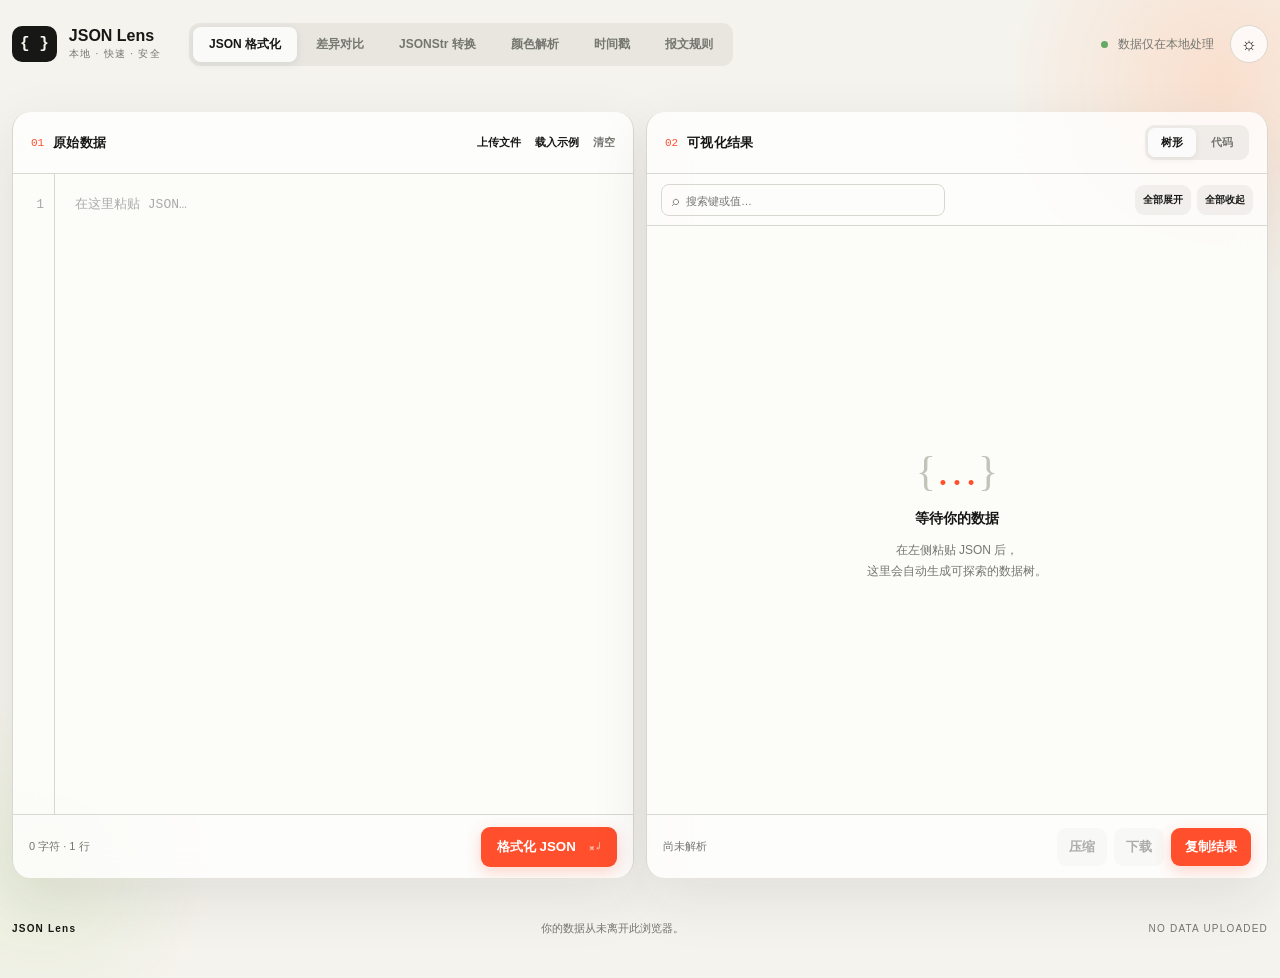
==== commit 29b6066e: "Add message rule validation tool" ====
--- a/index.html
+++ b/index.html
@@ -6,7 +6,7 @@
   <meta name="description" content="一个安全、快速、完全在浏览器本地运行的 JSON 格式化与可视化工具。">
   <meta name="color-scheme" content="dark light">
   <title>JSON Lens · JSON 格式化工具</title>
-  <link rel="stylesheet" href="styles.css?v=20260717-3">
+  <link rel="stylesheet" href="styles.css?v=20260717-4">
 </head>
 <body>
   <div class="ambient ambient-one"></div>
@@ -24,6 +24,7 @@
           <button class="mode-tab" data-mode="jsonstr" type="button">JSONStr 转换</button>
           <button class="mode-tab" data-mode="color" type="button">颜色解析</button>
           <button class="mode-tab" data-mode="timestamp" type="button">时间戳</button>
+          <a class="mode-tab rule-lab-link" href="rule-lab.html">报文规则</a>
         </nav>
       </div>
       <div class="header-actions">
@@ -168,19 +169,18 @@
         </div>
       </div>
       <div class="color-tool-grid">
-        <div class="panel color-preview-panel">
-          <div class="panel-head"><div><span class="step">PREVIEW</span><strong>颜色预览</strong></div><label class="native-color-label">拾色器 <input id="nativeColorPicker" type="color" value="#ff4f2d" aria-label="系统拾色器"></label></div>
-          <div class="color-preview-body">
-            <div class="color-checker"><div class="color-swatch" id="colorSwatch"></div></div>
-            <div class="color-preview-values"><strong id="colorPreviewHex">#FF4F2D</strong><code id="colorPreviewRgba">rgba(255, 79, 45, 1)</code></div>
-          </div>
-          <div class="panel-foot"><span id="colorStatus" class="valid">颜色有效 · 不透明</span></div>
-        </div>
         <div class="panel color-control-panel">
           <div class="panel-head"><div><span class="step">CONVERT</span><strong>颜色值转换</strong></div><span class="side-label after-label">实时同步</span></div>
           <div class="color-controls">
-            <label class="color-value-field"><span>HEX</span><div><input id="hexColorInput" type="text" value="#FF4F2D" spellcheck="false" autocomplete="off" aria-label="HEX 颜色值"><button class="tool-button" id="copyHexButton" type="button">复制</button></div><small>支持 #RGB、#RGBA、#RRGGBB、#RRGGBBAA</small></label>
-            <label class="color-value-field"><span>RGBA</span><div><input id="rgbaColorInput" type="text" value="rgba(255, 79, 45, 1)" spellcheck="false" autocomplete="off" aria-label="RGBA 颜色值"><button class="tool-button" id="copyRgbaButton" type="button">复制</button></div><small>透明度支持 0–1 或百分比</small></label>
+            <div class="color-compact-preview">
+              <div class="color-checker"><div class="color-swatch" id="colorSwatch"></div></div>
+              <div class="color-preview-values"><strong id="colorPreviewHex">#FF4F2D</strong><code id="colorPreviewRgba">rgba(255, 79, 45, 1)</code></div>
+              <label class="native-color-label">拾色器 <input id="nativeColorPicker" type="color" value="#ff4f2d" aria-label="系统拾色器"></label>
+            </div>
+            <div class="color-input-grid">
+              <label class="color-value-field"><span>HEX</span><div><input id="hexColorInput" type="text" value="#FF4F2D" spellcheck="false" autocomplete="off" aria-label="HEX 颜色值"><button class="tool-button" id="copyHexButton" type="button">复制</button></div><small>支持 #RGB、#RGBA、#RRGGBB、#RRGGBBAA</small></label>
+              <label class="color-value-field"><span>RGBA</span><div><input id="rgbaColorInput" type="text" value="rgba(255, 79, 45, 1)" spellcheck="false" autocomplete="off" aria-label="RGBA 颜色值"><button class="tool-button" id="copyRgbaButton" type="button">复制</button></div><small>透明度支持 0–1 或百分比</small></label>
+            </div>
             <div class="channel-controls">
               <label><span>R <b id="redValue">255</b></span><input class="color-channel" id="redChannel" type="range" min="0" max="255" value="255"></label>
               <label><span>G <b id="greenValue">79</b></span><input class="color-channel" id="greenChannel" type="range" min="0" max="255" value="79"></label>
@@ -188,7 +188,7 @@
               <label><span>A <b id="alphaValue">100%</b></span><input class="color-channel alpha-channel" id="alphaChannel" type="range" min="0" max="100" value="100"></label>
             </div>
           </div>
-          <div class="panel-foot"><span>8 位 HEX 使用 RRGGBBAA 顺序</span></div>
+          <div class="panel-foot"><span id="colorStatus" class="valid">颜色有效 · 不透明</span><span>8 位 HEX 使用 RRGGBBAA 顺序</span></div>
         </div>
       </div>
     </section>
--- a/styles.css
+++ b/styles.css
@@ -8,6 +8,7 @@
 .editor-wrap{height:clamp(520px,calc(100vh - 260px),720px)}
 .result-area{height:calc(clamp(520px,calc(100vh - 260px),720px) - 52px)}
 .brand-zone{display:flex;align-items:center;gap:28px}.mode-tabs{display:flex;align-items:center;gap:3px;padding:4px;background:rgba(120,120,110,.1);border-radius:11px}.mode-tab{border:0;background:transparent;color:var(--muted);padding:9px 16px;border-radius:8px;font-size:12px;font-weight:750;cursor:pointer;transition:.18s}.mode-tab:hover{color:var(--ink)}.mode-tab.active{background:var(--panel);color:var(--ink);box-shadow:0 2px 9px rgba(0,0,0,.08)}.diff-page{display:grid;gap:12px}.diff-intro{min-height:48px;padding:0 4px;display:flex;align-items:center;justify-content:space-between}.diff-intro>div{display:flex;align-items:center;gap:10px}.diff-intro strong{font-size:13px}.diff-input-grid{display:grid;grid-template-columns:1fr 1fr;gap:12px}.diff-input-panel{box-shadow:0 12px 38px rgba(34,38,31,.07)}.side-label{font:700 9px ui-monospace,SFMono-Regular,Menlo,monospace;letter-spacing:.14em;padding:5px 8px;border-radius:6px}.before-label{background:rgba(208,68,48,.09);color:#b94836}.after-label{background:rgba(39,129,92,.1);color:#27815c}.diff-textarea{display:block;height:clamp(300px,36vh,430px);padding:20px;min-height:260px;border-bottom:1px solid var(--line)}.diff-input-panel .panel-foot{min-height:48px}.diff-input-panel .panel-foot .invalid{color:#c9432d}.diff-input-panel .panel-foot .valid{color:#27815c}.diff-result-panel{margin-bottom:4px}.diff-summary{display:flex;gap:7px!important}.diff-summary span{font-size:10px;font-weight:750;padding:6px 9px;border-radius:7px}.summary-added{color:#227a54;background:rgba(39,129,92,.1)}.summary-removed{color:#b94836;background:rgba(208,68,48,.09)}.summary-changed{color:#a16a0c;background:rgba(223,154,38,.12)}.diff-result{min-height:280px;max-height:520px;overflow:auto;background:rgba(250,250,247,.48);padding:14px}.diff-result>.empty-state{min-height:250px}.diff-list{display:grid;gap:9px}.diff-item{border:1px solid var(--line);border-left:3px solid var(--line);border-radius:10px;background:var(--panel);overflow:hidden}.diff-item.added{border-left-color:#3a9a70}.diff-item.removed{border-left-color:#d45c49}.diff-item.changed{border-left-color:#d99b32}.diff-item-head{min-height:42px;padding:8px 12px;display:flex;align-items:center;gap:9px;border-bottom:1px solid var(--line)}.diff-badge{font-size:9px;font-weight:800;padding:4px 7px;border-radius:5px}.added .diff-badge{color:#227a54;background:rgba(39,129,92,.1)}.removed .diff-badge{color:#b94836;background:rgba(208,68,48,.09)}.changed .diff-badge{color:#a16a0c;background:rgba(223,154,38,.12)}.diff-path{font:12px ui-monospace,SFMono-Regular,Menlo,monospace;color:var(--ink);word-break:break-all}.diff-values{display:grid;grid-template-columns:1fr 1fr}.diff-value{min-width:0;padding:11px 13px}.diff-value+ .diff-value{border-left:1px solid var(--line)}.diff-value small{display:block;color:var(--muted);font-size:9px;letter-spacing:.1em;margin-bottom:6px}.diff-value pre{margin:0;white-space:pre-wrap;word-break:break-word;font:11px/1.55 ui-monospace,SFMono-Regular,Menlo,monospace;color:var(--ink)}.diff-missing{color:var(--muted)!important;font-style:italic}.diff-equal{min-height:250px;display:grid;place-content:center;text-align:center}.diff-equal-icon{width:52px;height:52px;display:grid;place-items:center;margin:0 auto 14px;border-radius:50%;background:rgba(39,129,92,.1);color:#27815c;font-size:24px}.diff-equal strong{font-size:14px}.diff-equal p{color:var(--muted);font-size:11px}.diff-error{margin:8px;padding:16px;border:1px solid rgba(208,68,48,.2);border-radius:9px;background:rgba(208,68,48,.07);color:#b94836;font-size:12px}body.dark .diff-result{background:rgba(12,14,11,.18)}
+.rule-lab-link{text-decoration:none;white-space:nowrap}
 @media(max-width:900px){.app-shell{width:min(100% - 24px,720px)}.hero{grid-template-columns:1fr;padding-top:35px}.hero>p:last-child{justify-self:start;margin-top:25px}.workspace{grid-template-columns:1fr}.editor-wrap{height:380px}.result-area{height:380px}.privacy{display:none}}
 @media(max-width:560px){.topbar{height:72px}.hero h1{font-size:48px}.hero{padding-bottom:32px}.panel-head{padding:0 12px}.sub-actions{gap:9px!important}.output-toolbar{height:auto;gap:8px;align-items:stretch;flex-direction:column}.search-box{width:100%}.output-toolbar>div{justify-content:flex-end}.result-area{height:360px}.panel-foot{align-items:flex-start;gap:10px;flex-direction:column}.panel-foot .primary-button{width:100%}.output-foot>div{width:100%}.output-foot button{flex:1}footer p{display:none}}
 @media(max-width:900px){.brand-zone{gap:12px}.brand span:last-child{display:none}.mode-tab{padding:8px 11px}.diff-input-grid{grid-template-columns:1fr}.diff-textarea{height:300px}.diff-result{max-height:none}}
@@ -70,6 +71,10 @@
 @media(max-width:900px){.color-tool-grid{grid-template-columns:1fr}.color-checker{height:340px}.color-preview-values{align-items:flex-start;flex-direction:column}}
 @media(max-width:560px){.color-preview-body,.color-controls{padding:16px}.color-checker{height:260px;min-height:240px}.color-preview-values strong{font-size:20px}.color-preview-values code{font-size:11px}.mode-tab{font-size:11px;padding:8px 7px}}
 
+/* Compact color preview: the converter remains the visual focus. */
+.color-tool-grid{display:block}.color-control-panel{max-width:920px;margin:0 auto}.color-compact-preview{display:grid;grid-template-columns:72px 1fr auto;align-items:center;gap:16px;padding:12px;border:1px solid var(--line);border-radius:12px;background:rgba(255,255,255,.25)}.color-compact-preview .color-checker{width:72px;height:72px;min-height:0;border-radius:10px;background-size:16px 16px;background-position:0 0,0 8px,8px -8px,-8px 0}.color-compact-preview .color-preview-values{display:grid;justify-content:start;gap:6px;padding:0}.color-compact-preview .color-preview-values strong{font-size:18px}.color-compact-preview .color-preview-values code{font-size:11px}.color-input-grid{display:grid;grid-template-columns:1fr 1fr;gap:16px}.color-control-panel .channel-controls{grid-template-columns:1fr 1fr;column-gap:28px}.color-control-panel .panel-foot span.valid{color:#27815c}.color-control-panel .panel-foot span.invalid{color:#d04932;font-weight:750}body.dark .color-compact-preview{background:rgba(12,14,11,.2)}
+@media(max-width:700px){.color-input-grid,.color-control-panel .channel-controls{grid-template-columns:1fr}.color-compact-preview{grid-template-columns:58px 1fr}.color-compact-preview .color-checker{width:58px;height:58px}.color-compact-preview .native-color-label{grid-column:1/-1;justify-content:flex-end}}
+
 .timestamp-page{display:grid;gap:12px}.timestamp-now{display:grid;grid-template-columns:1fr auto;align-items:center;gap:24px;padding:20px 24px}.timestamp-now>div:first-child{display:grid;gap:5px}.timestamp-now span,.timestamp-field>span,.timestamp-result span{color:var(--muted);font-size:10px;font-weight:750}.timestamp-now strong{font:800 21px ui-monospace,SFMono-Regular,Menlo,monospace}.timestamp-now small{color:var(--muted);font-size:10px}.timestamp-now-values{display:flex;gap:8px}.timestamp-now-values button,.timestamp-number-result button{display:grid;gap:5px;text-align:left;border:1px solid var(--line);border-radius:10px;background:rgba(255,255,255,.35);color:var(--ink);padding:10px 13px;cursor:pointer}.timestamp-now-values button:hover,.timestamp-number-result button:hover{border-color:var(--accent)}.timestamp-now-values b{font:750 12px ui-monospace,SFMono-Regular,Menlo,monospace}.timestamp-grid{display:grid;grid-template-columns:1fr 1fr;gap:12px}.timestamp-panel{box-shadow:0 12px 38px rgba(34,38,31,.07)}.timestamp-controls{padding:22px;display:grid;gap:16px}.timestamp-field{display:grid;gap:8px}.timestamp-field input,.timestamp-field select{width:100%;height:48px;border:1px solid var(--line);border-radius:10px;background:rgba(255,255,255,.45);color:var(--ink);outline:0;padding:0 14px;font:700 13px ui-monospace,SFMono-Regular,Menlo,monospace}.timestamp-field input:focus,.timestamp-field select:focus{border-color:var(--accent);box-shadow:0 0 0 3px rgba(255,79,45,.1)}.timestamp-field.compact{max-width:180px}.timestamp-result{display:grid;gap:1px;border:1px solid var(--line);border-radius:11px;overflow:hidden;background:var(--line)}.timestamp-result>div{display:grid;gap:7px;padding:13px;background:var(--panel)}.timestamp-result strong,.timestamp-result code{font:750 12px ui-monospace,SFMono-Regular,Menlo,monospace;word-break:break-all}.timestamp-number-result{grid-template-columns:1fr 1fr;gap:8px;border:0;background:transparent}.timestamp-number-result button{min-width:0;padding:18px}.timestamp-number-result strong{font-size:14px}.timestamp-panel .panel-foot .valid{color:#27815c}.timestamp-panel .panel-foot .invalid{color:#d04932;font-weight:750}body.dark .timestamp-field input,body.dark .timestamp-field select,body.dark .timestamp-now-values button,body.dark .timestamp-number-result button{background:rgba(12,14,11,.28)}
 @media(max-width:900px){.timestamp-grid{grid-template-columns:1fr}.timestamp-now{grid-template-columns:1fr}}
 @media(max-width:560px){.mode-tabs{overflow-x:auto;justify-content:flex-start}.mode-tab{flex:0 0 auto;padding:8px 10px}.timestamp-now{padding:16px}.timestamp-now-values{display:grid;grid-template-columns:1fr 1fr}.timestamp-now-values button{min-width:0}.timestamp-number-result{grid-template-columns:1fr}.timestamp-controls{padding:16px}.timestamp-panel .panel-foot{flex-direction:row;align-items:center}.timestamp-panel .panel-foot button{width:auto}}
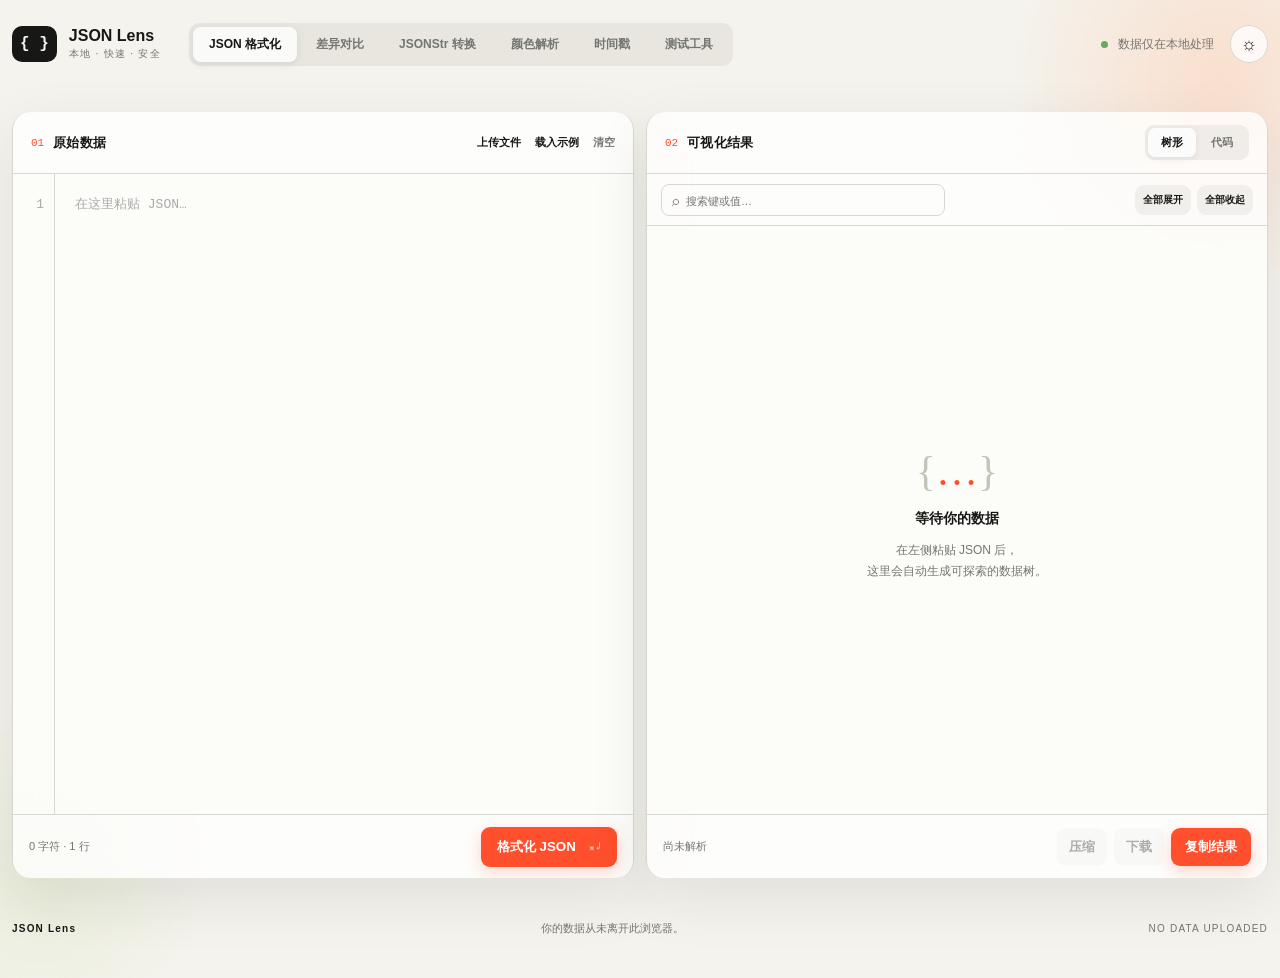
==== commit 3f189559: "Add standalone QA rule tool page" ====
--- a/index.html
+++ b/index.html
@@ -24,7 +24,7 @@
           <button class="mode-tab" data-mode="jsonstr" type="button">JSONStr 转换</button>
           <button class="mode-tab" data-mode="color" type="button">颜色解析</button>
           <button class="mode-tab" data-mode="timestamp" type="button">时间戳</button>
-          <a class="mode-tab rule-lab-link" href="rule-lab.html">报文规则</a>
+          <a class="mode-tab rule-lab-link" href="qa-rule-lab.html">测试工具</a>
         </nav>
       </div>
       <div class="header-actions">
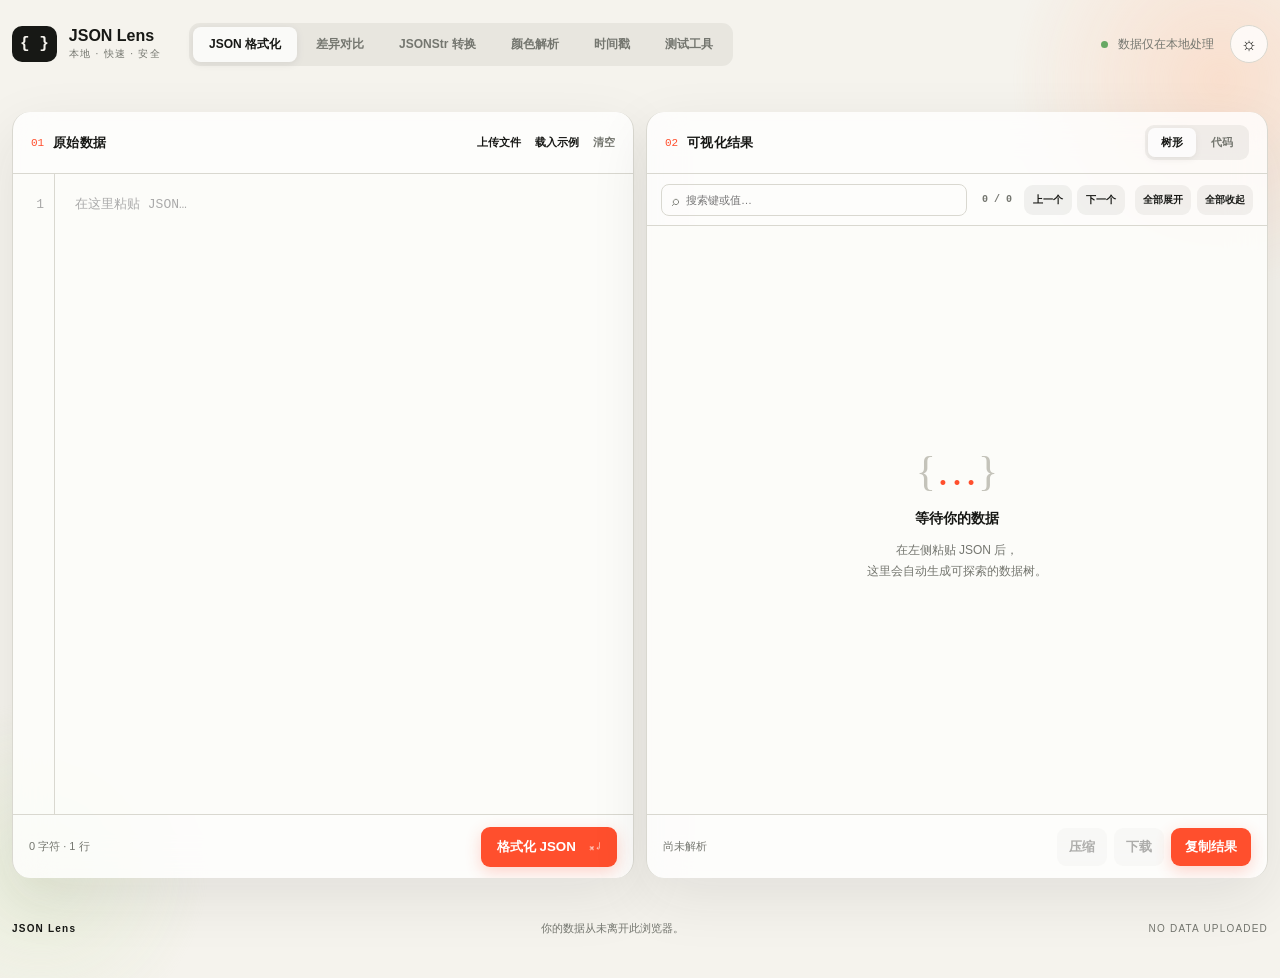
==== commit 280b5d51: "Add synchronized JSON search navigation" ====
--- a/index.html
+++ b/index.html
@@ -6,7 +6,7 @@
   <meta name="description" content="一个安全、快速、完全在浏览器本地运行的 JSON 格式化与可视化工具。">
   <meta name="color-scheme" content="dark light">
   <title>JSON Lens · JSON 格式化工具</title>
-  <link rel="stylesheet" href="styles.css?v=20260717-4">
+  <link rel="stylesheet" href="styles.css?v=20260724-1">
 </head>
 <body>
   <div class="ambient ambient-one"></div>
@@ -65,8 +65,15 @@
           </div>
         </div>
         <div class="output-toolbar">
-          <label class="search-box">⌕<input id="searchInput" type="search" placeholder="搜索键或值…" aria-label="搜索键或值"></label>
-          <div>
+          <div class="search-tools">
+            <label class="search-box">⌕<input id="searchInput" type="search" placeholder="搜索键或值…" aria-label="搜索键或值"></label>
+            <div class="search-navigation" aria-label="搜索结果导航">
+              <span id="searchCount" aria-live="polite">0 / 0</span>
+              <button class="tool-button" id="previousMatchButton" type="button" disabled>上一个</button>
+              <button class="tool-button" id="nextMatchButton" type="button" disabled>下一个</button>
+            </div>
+          </div>
+          <div class="tree-actions">
             <button class="tool-button" id="expandButton" type="button">全部展开</button>
             <button class="tool-button" id="collapseButton" type="button">全部收起</button>
           </div>
@@ -239,6 +246,6 @@
     <footer><span>JSON Lens</span><p>你的数据从未离开此浏览器。</p><span>NO DATA UPLOADED</span></footer>
   </main>
   <div class="toast" id="toast" role="status" aria-live="polite"></div>
-  <script src="app.js?v=20260717-3"></script>
+  <script src="app.js?v=20260724-1"></script>
 </body>
 </html>
--- a/styles.css
+++ b/styles.css
@@ -78,3 +78,8 @@
 .timestamp-page{display:grid;gap:12px}.timestamp-now{display:grid;grid-template-columns:1fr auto;align-items:center;gap:24px;padding:20px 24px}.timestamp-now>div:first-child{display:grid;gap:5px}.timestamp-now span,.timestamp-field>span,.timestamp-result span{color:var(--muted);font-size:10px;font-weight:750}.timestamp-now strong{font:800 21px ui-monospace,SFMono-Regular,Menlo,monospace}.timestamp-now small{color:var(--muted);font-size:10px}.timestamp-now-values{display:flex;gap:8px}.timestamp-now-values button,.timestamp-number-result button{display:grid;gap:5px;text-align:left;border:1px solid var(--line);border-radius:10px;background:rgba(255,255,255,.35);color:var(--ink);padding:10px 13px;cursor:pointer}.timestamp-now-values button:hover,.timestamp-number-result button:hover{border-color:var(--accent)}.timestamp-now-values b{font:750 12px ui-monospace,SFMono-Regular,Menlo,monospace}.timestamp-grid{display:grid;grid-template-columns:1fr 1fr;gap:12px}.timestamp-panel{box-shadow:0 12px 38px rgba(34,38,31,.07)}.timestamp-controls{padding:22px;display:grid;gap:16px}.timestamp-field{display:grid;gap:8px}.timestamp-field input,.timestamp-field select{width:100%;height:48px;border:1px solid var(--line);border-radius:10px;background:rgba(255,255,255,.45);color:var(--ink);outline:0;padding:0 14px;font:700 13px ui-monospace,SFMono-Regular,Menlo,monospace}.timestamp-field input:focus,.timestamp-field select:focus{border-color:var(--accent);box-shadow:0 0 0 3px rgba(255,79,45,.1)}.timestamp-field.compact{max-width:180px}.timestamp-result{display:grid;gap:1px;border:1px solid var(--line);border-radius:11px;overflow:hidden;background:var(--line)}.timestamp-result>div{display:grid;gap:7px;padding:13px;background:var(--panel)}.timestamp-result strong,.timestamp-result code{font:750 12px ui-monospace,SFMono-Regular,Menlo,monospace;word-break:break-all}.timestamp-number-result{grid-template-columns:1fr 1fr;gap:8px;border:0;background:transparent}.timestamp-number-result button{min-width:0;padding:18px}.timestamp-number-result strong{font-size:14px}.timestamp-panel .panel-foot .valid{color:#27815c}.timestamp-panel .panel-foot .invalid{color:#d04932;font-weight:750}body.dark .timestamp-field input,body.dark .timestamp-field select,body.dark .timestamp-now-values button,body.dark .timestamp-number-result button{background:rgba(12,14,11,.28)}
 @media(max-width:900px){.timestamp-grid{grid-template-columns:1fr}.timestamp-now{grid-template-columns:1fr}}
 @media(max-width:560px){.mode-tabs{overflow-x:auto;justify-content:flex-start}.mode-tab{flex:0 0 auto;padding:8px 10px}.timestamp-now{padding:16px}.timestamp-now-values{display:grid;grid-template-columns:1fr 1fr}.timestamp-now-values button{min-width:0}.timestamp-number-result{grid-template-columns:1fr}.timestamp-controls{padding:16px}.timestamp-panel .panel-foot{flex-direction:row;align-items:center}.timestamp-panel .panel-foot button{width:auto}}
+
+/* Synchronized search navigation for the formatter. */
+.output-toolbar{gap:10px}.output-toolbar .search-tools{display:flex;align-items:center;gap:8px;min-width:0;flex:1}.output-toolbar .search-box{display:flex;align-items:center;width:auto;min-width:150px;max-width:360px;flex:1}.output-toolbar .search-box input{flex:1;width:auto;min-width:0}.search-navigation{display:flex;align-items:center;gap:5px;white-space:nowrap}.search-navigation>span{min-width:44px;text-align:center;color:var(--muted);font:750 10px ui-monospace,SFMono-Regular,Menlo,monospace}.search-navigation .tool-button{padding:8px 9px}.tree-actions{display:flex;gap:6px;white-space:nowrap}.text-search-match{color:inherit;background:rgba(255,190,48,.3);border-radius:3px;font-weight:800}.text-search-match.current{color:#a83c09;background:#ffad6b;box-shadow:0 0 0 2px rgba(240,122,36,.28);font-weight:900}.tree-row.search-match-row{background:rgba(255,190,48,.2);font-weight:750}.tree-row.search-match-row.current-match{background:#ffad6b;color:#762a08;box-shadow:0 0 0 2px rgba(240,122,36,.25);font-weight:900}body.dark .text-search-match{background:rgba(255,190,48,.28)}body.dark .text-search-match.current,body.dark .tree-row.search-match-row.current-match{color:#2b170a;background:#ff9b59}
+@media(max-width:760px){.output-toolbar{height:auto;align-items:stretch;flex-direction:column}.output-toolbar .search-tools{width:100%}.output-toolbar .search-box{max-width:none}.tree-actions{justify-content:flex-end}.result-area{height:calc(clamp(520px,calc(100vh - 260px),720px) - 92px)}}
+@media(max-width:480px){.output-toolbar .search-tools{align-items:stretch;flex-direction:column}.search-navigation{justify-content:flex-end}.search-navigation .tool-button{flex:0 0 auto}}
